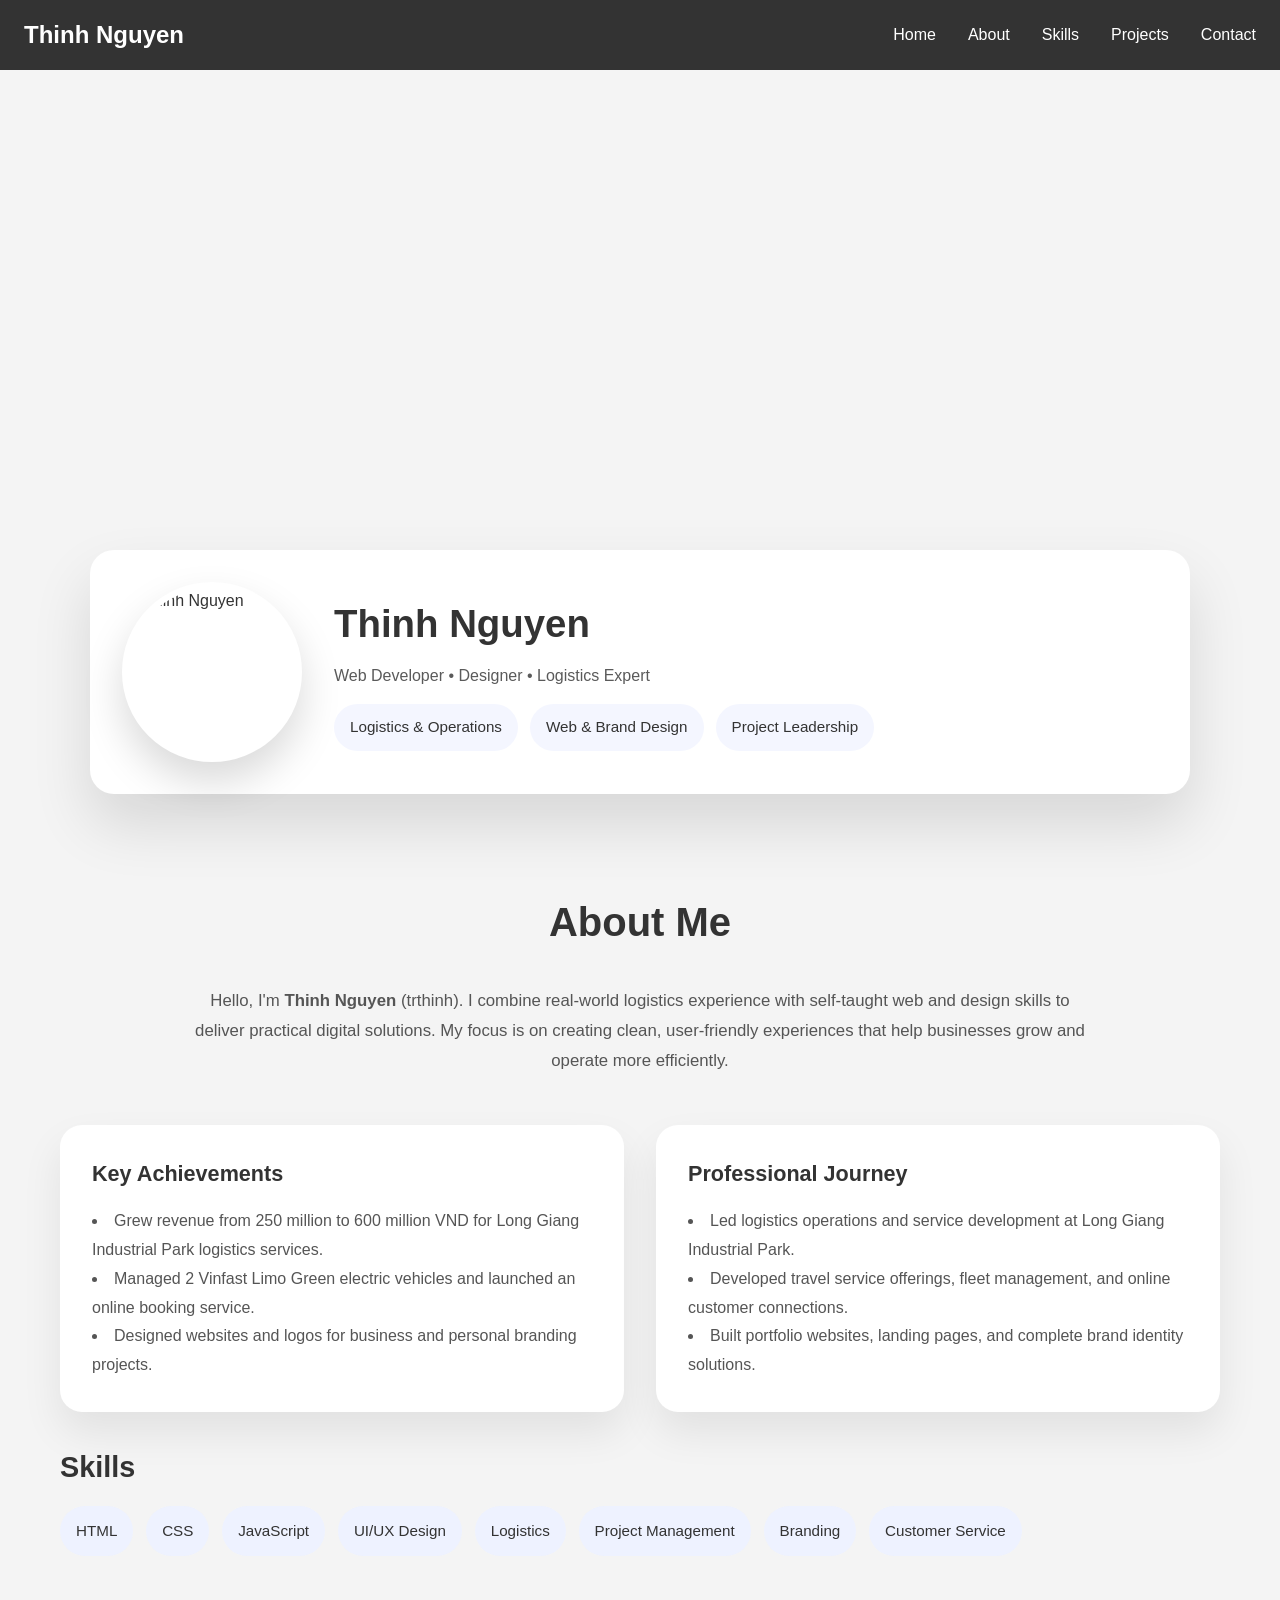
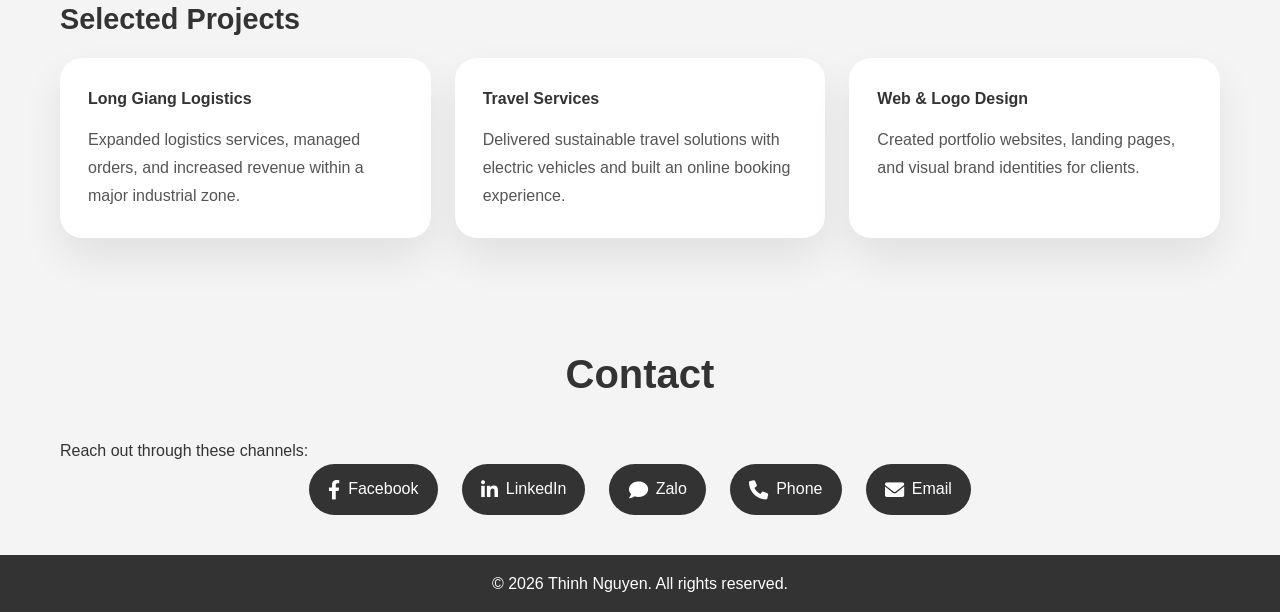
==== about.html @ 31a3c906 "UX UI 1.1, update 0.1.1 hoàn thiệt cơ bản chức năng, chưa tinh chỉnh" ====
<!DOCTYPE html>
<html lang="en">
<head>
    <meta charset="UTF-8">
    <meta name="viewport" content="width=device-width, initial-scale=1.0">
    <title>About Me - Thinh Nguyen</title>
    <link rel="stylesheet" href="https://cdnjs.cloudflare.com/ajax/libs/font-awesome/6.0.0/css/all.min.css">
    <link rel="stylesheet" href="styles.css">
</head>
<body>
    <header>
        <nav>
            <a href="index.html" class="logo">Thinh Nguyen</a>
            <ul>
                <li><a href="index.html">Home</a></li>
                <li><a href="about.html">About</a></li>
                <li><a href="index.html#skills">Skills</a></li>
                <li><a href="index.html#projects">Projects</a></li>
                <li><a href="index.html#contact">Contact</a></li>
            </ul>
        </nav>
    </header>

    <section class="profile-banner">
        <div class="cover-photo" style="background-image: url('https://github.com/trthinh9/Thinh-Nguyen-s-Fortfolio/blob/main/Imagine/Cover1.jpg?raw=true');"></div>
        <div class="profile-card container">
            <div class="avatar">
                <img src="https://github.com/trthinh9/Thinh-Nguyen-s-Fortfolio/blob/main/Imagine/Avatar1.jpg?raw=true" alt="Thinh Nguyen">
            </div>
            <div class="profile-info">
                <h1>Thinh Nguyen</h1>
                <p>Web Developer • Designer • Logistics Expert</p>
                <div class="profile-meta">
                    <span>Logistics & Operations</span>
                    <span>Web & Brand Design</span>
                    <span>Project Leadership</span>
                </div>
            </div>
        </div>
    </section>

    <section class="about-content container">
        <div class="about-summary">
            <h2>About Me</h2>
            <p>Hello, I'm <strong>Thinh Nguyen</strong> (trthinh). I combine real-world logistics experience with self-taught web and design skills to deliver practical digital solutions. My focus is on creating clean, user-friendly experiences that help businesses grow and operate more efficiently.</p>
        </div>

        <div class="about-grid">
            <div class="about-card">
                <h3>Key Achievements</h3>
                <ul>
                    <li>Grew revenue from 250 million to 600 million VND for Long Giang Industrial Park logistics services.</li>
                    <li>Managed 2 Vinfast Limo Green electric vehicles and launched an online booking service.</li>
                    <li>Designed websites and logos for business and personal branding projects.</li>
                </ul>
            </div>
            <div class="about-card">
                <h3>Professional Journey</h3>
                <ul>
                    <li>Led logistics operations and service development at Long Giang Industrial Park.</li>
                    <li>Developed travel service offerings, fleet management, and online customer connections.</li>
                    <li>Built portfolio websites, landing pages, and complete brand identity solutions.</li>
                </ul>
            </div>
        </div>

        <div class="info-section">
            <h3>Skills</h3>
            <div class="skills-badges">
                <span class="skill-badge">HTML</span>
                <span class="skill-badge">CSS</span>
                <span class="skill-badge">JavaScript</span>
                <span class="skill-badge">UI/UX Design</span>
                <span class="skill-badge">Logistics</span>
                <span class="skill-badge">Project Management</span>
                <span class="skill-badge">Branding</span>
                <span class="skill-badge">Customer Service</span>
            </div>
        </div>

        <div class="info-section">
            <h3>Selected Projects</h3>
            <div class="projects-summary">
                <div class="project-summary">
                    <h4>Long Giang Logistics</h4>
                    <p>Expanded logistics services, managed orders, and increased revenue within a major industrial zone.</p>
                </div>
                <div class="project-summary">
                    <h4>Travel Services</h4>
                    <p>Delivered sustainable travel solutions with electric vehicles and built an online booking experience.</p>
                </div>
                <div class="project-summary">
                    <h4>Web & Logo Design</h4>
                    <p>Created portfolio websites, landing pages, and visual brand identities for clients.</p>
                </div>
            </div>
        </div>
    </section>

    <section id="contact" class="container">
        <div class="info-section">
            <h2>Contact</h2>
            <p>Reach out through these channels:</p>
            <div class="social-links">
                <a href="https://www.facebook.com/thinh.nguyen.6182/" target="_blank" class="social-link">
                    <i class="fab fa-facebook-f"></i> Facebook
                </a>
                <a href="https://www.linkedin.com/in/trthinh" target="_blank" class="social-link">
                    <i class="fab fa-linkedin-in"></i> LinkedIn
                </a>
                <a href="https://zalo.me/0378677765" target="_blank" class="social-link">
                    <i class="fas fa-comment"></i> Zalo
                </a>
                <a href="tel:+84378677765" class="social-link">
                    <i class="fas fa-phone"></i> Phone
                </a>
                <a href="mailto:trthinh9@gmail.com" class="social-link">
                    <i class="fas fa-envelope"></i> Email
                </a>
            </div>
        </div>
    </section>

    <footer>
        <p>&copy; 2026 Thinh Nguyen. All rights reserved.</p>
    </footer>

    <script src="script.js"></script>
</body>
</html>
---- styles.css ----
/* Reset and base styles */
* {
    margin: 0;
    padding: 0;
    box-sizing: border-box;
}

body {
    font-family: 'Arial', sans-serif;
    line-height: 1.6;
    color: #333;
    background-color: #f4f4f4;
}

.container {
    max-width: 1200px;
    margin: 0 auto;
    padding: 0 20px;
}

/* Header and Navigation */
header {
    background-color: #333;
    color: #fff;
    padding: 1rem 0;
    position: fixed;
    width: 100%;
    top: 0;
    z-index: 100;
}

nav {
    display: flex;
    justify-content: space-between;
    align-items: center;
}

.logo {
    font-size: 1.5rem;
    padding-left: 1.5rem;
    font-weight: bold;
    text-decoration: none;
    color: inherit;
}

nav ul {
    display: flex;
    padding-right: 1.5rem;
    list-style: none;
}

nav ul li {
    margin-left: 2rem;
}

nav ul li a {
    color: #fff;
    text-decoration: none;
    transition: color 0.3s;
}

nav ul li a:hover {
    color: #f39c12;
}

/* Hero Section */
#hero {
    background: linear-gradient(135deg, #667eea 0%, #764ba2 100%);
    color: #fff;
    padding: 150px 0 100px;
    text-align: center;
}

.hero-content h1 {
    font-size: 3rem;
    margin-bottom: 1rem;
}

.hero-content p {
    font-size: 1.2rem;
    margin-bottom: 2rem;
}

.btn {
    display: inline-block;
    background-color: #f39c12;
    color: #fff;
    padding: 0.8rem 2rem;
    text-decoration: none;
    border-radius: 5px;
    transition: background-color 0.3s;
}

.btn:hover {
    background-color: #e67e22;
}

/* Sections */
section {
    padding: 80px 0;
}

section h2 {
    text-align: center;
    font-size: 2.5rem;
    margin-bottom: 2rem;
    color: #333;
}

/* About Section */
.profile-banner {
    position: relative;
    padding: 0;
    margin-bottom: 4rem;
}

.cover-photo {
    height: 650px;
    background: linear-gradient(135deg, #667eea 0%, #764ba2 100%);
    background-size: cover;
    background-position: center;
    background-repeat: no-repeat;
    border-bottom-left-radius: 30px;
    border-bottom-right-radius: 30px;
    position: relative;
    overflow: hidden;
}

.profile-card {
    position: relative;
    margin: -100px auto 0;
    width: calc(100% - 40px);
    max-width: 1100px;
    background-color: #fff;
    border-radius: 24px;
    padding: 2rem;
    box-shadow: 0 30px 60px rgba(0,0,0,0.12);
    display: flex;
    align-items: center;
    gap: 2rem;
    z-index: 2;
}

.avatar {
    width: 180px;
    height: 180px;
    border-radius: 50%;
    overflow: hidden;
    border: 6px solid #fff;
    box-shadow: 0 20px 40px rgba(0,0,0,0.15);
    flex-shrink: 0;
    background-color: #fff;
}

.avatar img {
    width: 100%;
    height: 100%;
    object-fit: cover;
}

.profile-info h1 {
    margin-bottom: 0.5rem;
    font-size: 2.4rem;
}

.profile-info p {
    margin-bottom: 1rem;
    color: #5a5a5a;
    font-size: 1rem;
}

.profile-meta {
    display: flex;
    flex-wrap: wrap;
    gap: 0.75rem;
}

.profile-meta span {
    background-color: #f4f6ff;
    color: #333;
    padding: 0.7rem 1rem;
    border-radius: 999px;
    font-size: 0.95rem;
}

.about-content {
    margin-top: 6rem;
    padding-bottom: 4rem;
}

.about-summary {
    text-align: center;
    max-width: 900px;
    margin: 0 auto 3rem;
}

.about-summary p {
    color: #555;
    font-size: 1.05rem;
    line-height: 1.8;
}

.about-grid {
    display: grid;
    grid-template-columns: repeat(2, minmax(0, 1fr));
    gap: 2rem;
    margin-bottom: 2rem;
}

.about-card {
    background-color: #fff;
    border-radius: 22px;
    padding: 2rem;
    box-shadow: 0 20px 40px rgba(0,0,0,0.08);
}

.about-card h3 {
    margin-bottom: 1rem;
    font-size: 1.35rem;
}

.about-card ul {
    list-style: disc inside;
    color: #555;
    line-height: 1.8;
}

.info-section {
    margin-bottom: 2.5rem;
}

.info-section h3 {
    font-size: 1.8rem;
    margin-bottom: 1rem;
    color: #333;
}

.skills-badges {
    display: flex;
    flex-wrap: wrap;
    gap: 0.8rem;
}

.skill-badge {
    background-color: #eef2ff;
    color: #333;
    padding: 0.8rem 1rem;
    border-radius: 999px;
    font-size: 0.95rem;
}

.projects-summary {
    display: grid;
    grid-template-columns: repeat(auto-fit, minmax(240px, 1fr));
    gap: 1.5rem;
}

.project-summary {
    background-color: #fff;
    border-radius: 22px;
    padding: 1.75rem;
    box-shadow: 0 20px 40px rgba(0,0,0,0.08);
    transition: transform 0.3s;
}

.project-summary:hover {
    transform: translateY(-4px);
}

.project-summary h4 {
    margin-bottom: 0.9rem;
}

.project-summary p {
    color: #555;
    line-height: 1.75;
}

/* Skills Section */
.skills-grid {
    display: grid;
    grid-template-columns: repeat(auto-fit, minmax(200px, 1fr));
    gap: 2rem;
    margin-top: 2rem;
}

.skill {
    background-color: #fff;
    padding: 2rem;
    border-radius: 10px;
    text-align: center;
    box-shadow: 0 5px 15px rgba(0, 0, 0, 0.1);
    transition: transform 0.3s;
}

.skill:hover {
    transform: translateY(-5px);
}

/* Projects Section */
.projects-grid {
    display: grid;
    grid-template-columns: repeat(auto-fit, minmax(300px, 1fr));
    gap: 2rem;
    margin-top: 2rem;
}

.project {
    background-color: #fff;
    text-align: justify;
    padding: 2rem;
    border-radius: 10px;
    box-shadow: 0 5px 15px rgba(0, 0, 0, 0.1);
    transition: transform 0.3s;
    text-decoration: none;
    color: inherit;
    display: block;
}

.project:hover {
    transform: translateY(-5px);
    cursor: pointer;
}

.project h3 {
    margin-bottom: 1rem;
    color: #333;
}

/* Contact Section */
.social-links {
    display: flex;
    justify-content: center;
    gap: 1.5rem;
    flex-wrap: wrap;
}

.social-link {
    display: flex;
    align-items: center;
    gap: 0.5rem;
    padding: 0.8rem 1.2rem;
    background-color: #333;
    color: #fff;
    text-decoration: none;
    border-radius: 50px;
    transition: all 0.3s;
    font-weight: 500;
}

.social-link:hover {
    background-color: #555;
    transform: translateY(-2px);
    box-shadow: 0 4px 8px rgba(0,0,0,0.2);
}

.social-link i {
    font-size: 1.2rem;
}

form textarea {
    height: 150px;
    resize: vertical;
}

form button {
    align-self: flex-start;
}

/* Footer */
footer {
    background-color: #333;
    color: #fff;
    text-align: center;
    padding: 1rem 0;
}

/* Responsive Design */
@media (max-width: 768px) {
    nav ul {
        display: none;
    }
    
    .hero-content h1 {
        font-size: 2rem;
    }
    
    section h2 {
        font-size: 2rem;
    }
    
    .skills-grid,
    .projects-grid {
        grid-template-columns: 1fr;
    }
}
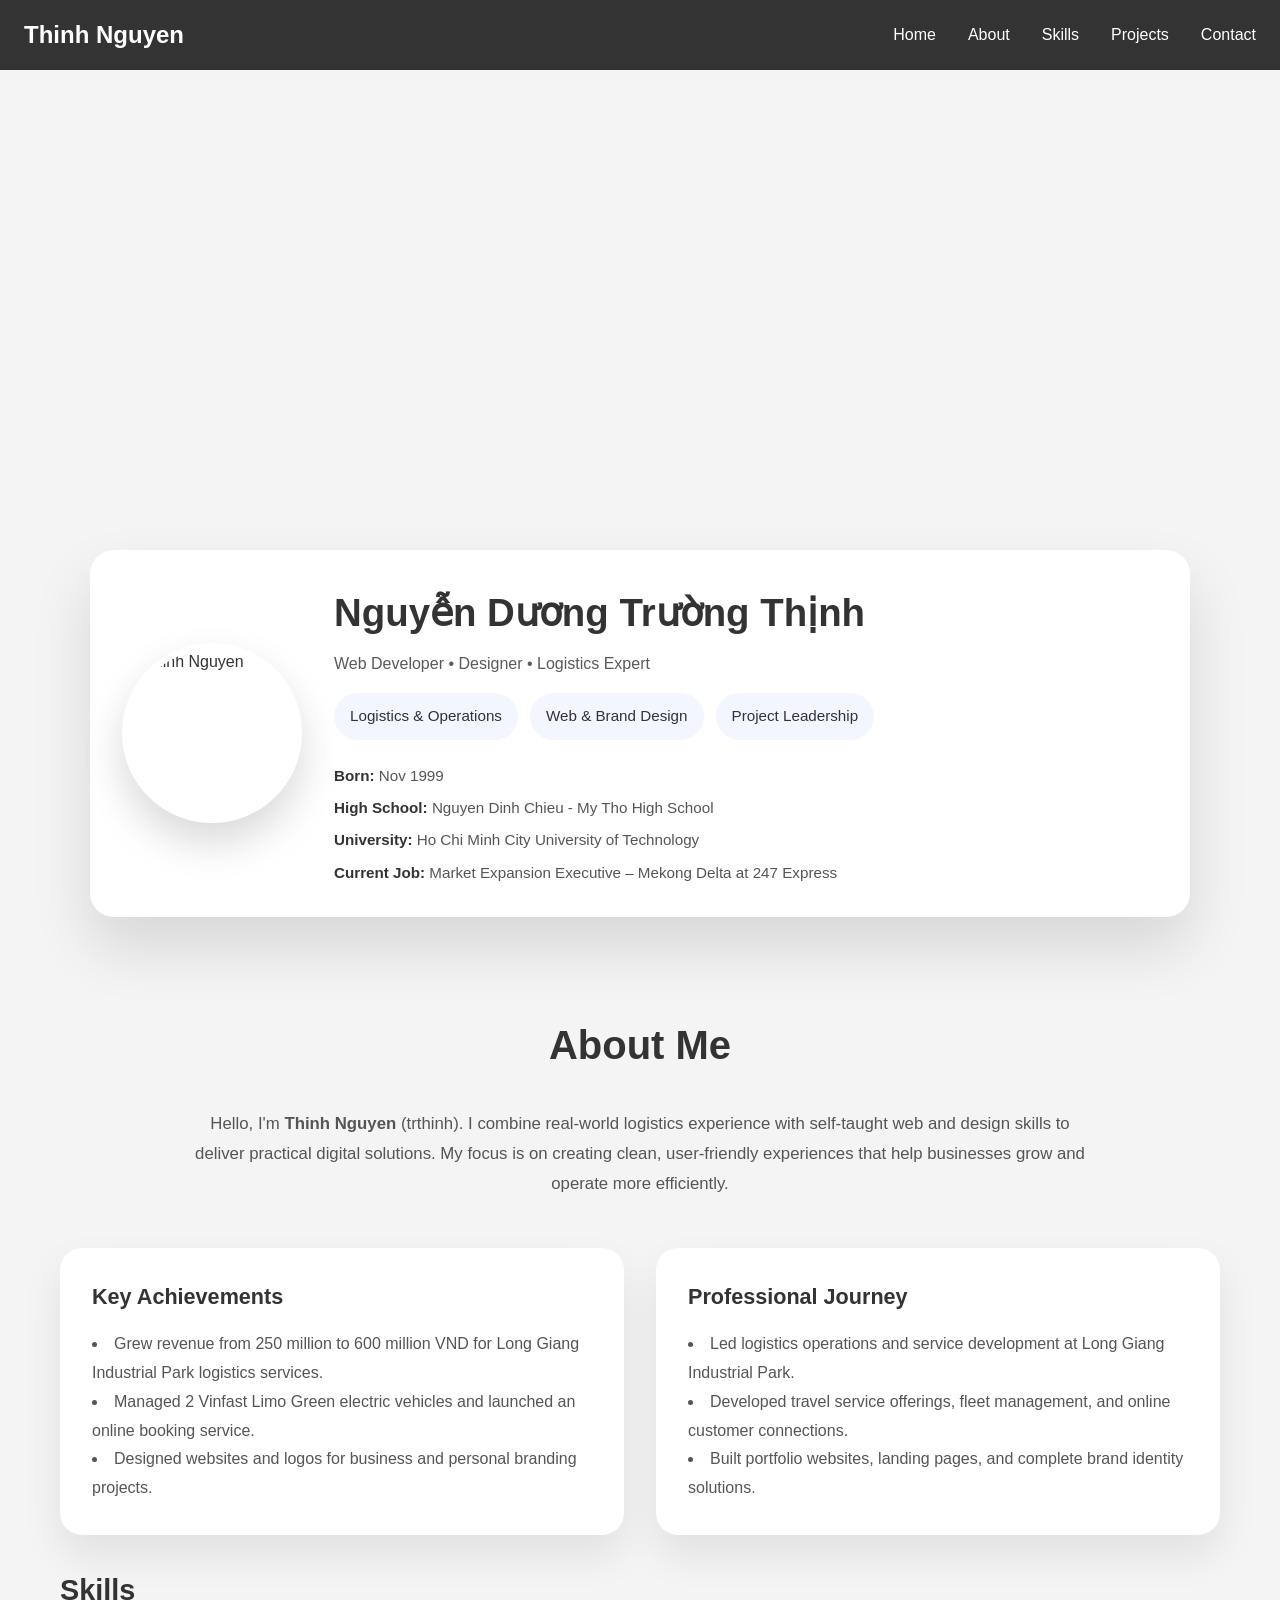
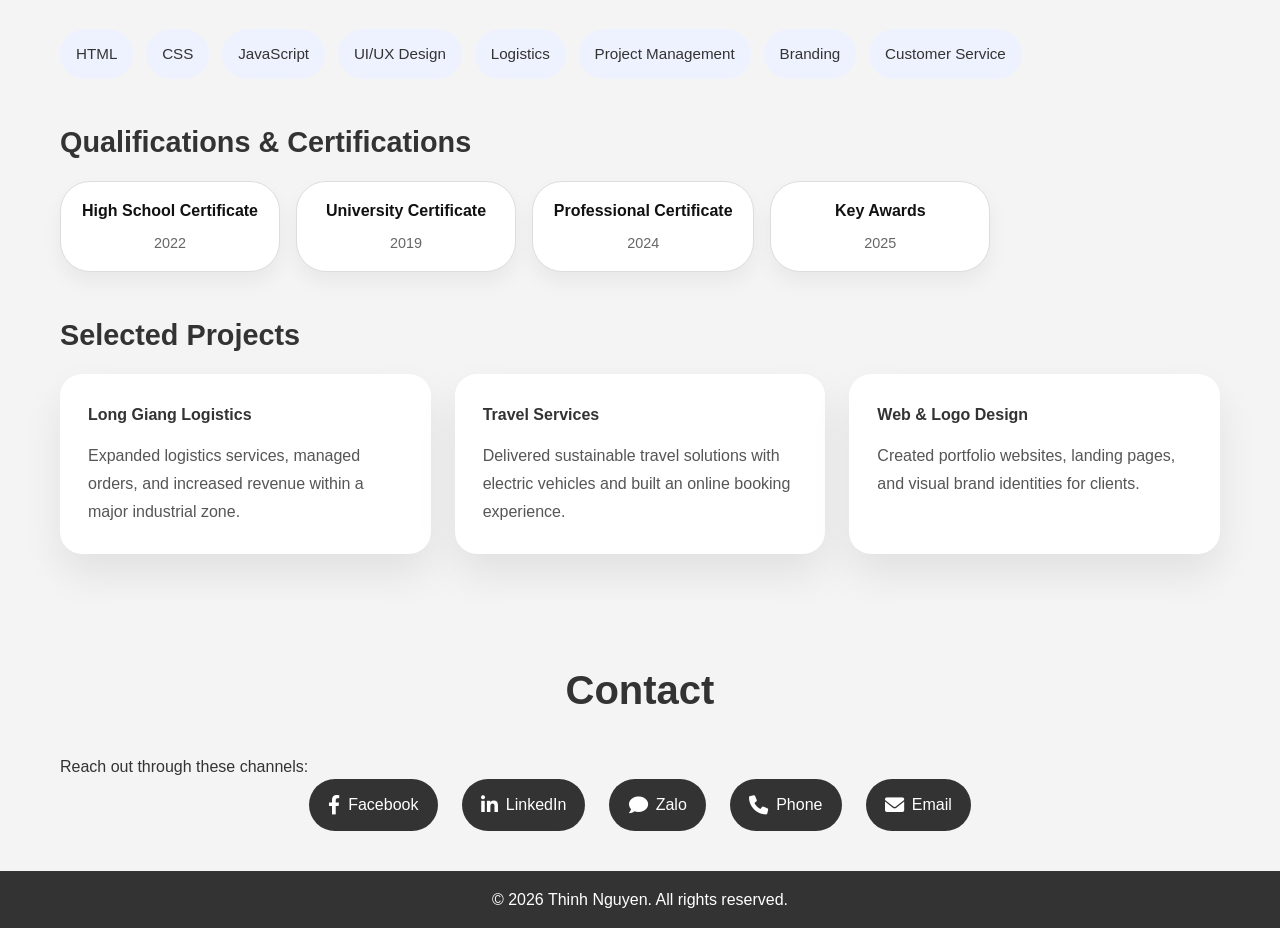
==== commit 91b72280: "UX UI 0.1, update 0.1.2 cập nhật giao diện mobile" ====
--- a/about.html
+++ b/about.html
@@ -9,7 +9,7 @@
 </head>
 <body>
     <header>
-        <nav>
+        <nav class="main-nav">
             <a href="index.html" class="logo">Thinh Nguyen</a>
             <ul>
                 <li><a href="index.html">Home</a></li>
@@ -28,12 +28,18 @@
                 <img src="https://github.com/trthinh9/Thinh-Nguyen-s-Fortfolio/blob/main/Imagine/Avatar1.jpg?raw=true" alt="Thinh Nguyen">
             </div>
             <div class="profile-info">
-                <h1>Thinh Nguyen</h1>
+                <h1>Nguyễn Dương Trường Thịnh</h1>
                 <p>Web Developer • Designer • Logistics Expert</p>
                 <div class="profile-meta">
                     <span>Logistics & Operations</span>
                     <span>Web & Brand Design</span>
                     <span>Project Leadership</span>
+                </div>
+                <div class="profile-details">
+                    <div><strong>Born:</strong> Nov 1999</div>
+                    <div><strong>High School:</strong> Nguyen Dinh Chieu - My Tho High School</div>
+                    <div><strong>University:</strong> Ho Chi Minh City University of Technology</div>
+                    <div><strong>Current Job:</strong> Market Expansion Executive – Mekong Delta at 247 Express</div>
                 </div>
             </div>
         </div>
@@ -79,20 +85,42 @@
         </div>
 
         <div class="info-section">
+            <h3>Qualifications & Certifications</h3>
+            <div class="cert-buttons">
+                <a href="cert-highschool.html" class="cert-button">
+                    <span>High School Certificate</span>
+                    <small>2022</small>
+                </a>
+                <a href="cert-university.html" class="cert-button">
+                    <span>University Certificate</span>
+                    <small>2019</small>
+                </a>
+                <a href="cert-professional.html" class="cert-button">
+                    <span>Professional Certificate</span>
+                    <small>2024</small>
+                </a>
+                <a href="cert-awards.html" class="cert-button">
+                    <span>Key Awards</span>
+                    <small>2025</small>
+                </a>
+            </div>
+        </div>
+
+        <div class="info-section">
             <h3>Selected Projects</h3>
             <div class="projects-summary">
-                <div class="project-summary">
+                <a href="project1.html" class="project-summary">
                     <h4>Long Giang Logistics</h4>
                     <p>Expanded logistics services, managed orders, and increased revenue within a major industrial zone.</p>
-                </div>
-                <div class="project-summary">
+                </a>
+                <a href="project2.html" class="project-summary">
                     <h4>Travel Services</h4>
                     <p>Delivered sustainable travel solutions with electric vehicles and built an online booking experience.</p>
-                </div>
-                <div class="project-summary">
+                </a>
+                <a href="project3.html" class="project-summary">
                     <h4>Web & Logo Design</h4>
                     <p>Created portfolio websites, landing pages, and visual brand identities for clients.</p>
-                </div>
+                </a>
             </div>
         </div>
     </section>
--- a/styles.css
+++ b/styles.css
@@ -183,6 +183,22 @@
     font-size: 0.95rem;
 }
 
+.profile-details {
+    margin-top: 1.5rem;
+    display: grid;
+    gap: 0.5rem;
+    color: #555;
+    font-size: 0.95rem;
+}
+
+.profile-details div {
+    line-height: 1.6;
+}
+
+.profile-details strong {
+    color: #333;
+}
+
 .about-content {
     margin-top: 6rem;
     padding-bottom: 4rem;
@@ -200,6 +216,69 @@
     line-height: 1.8;
 }
 
+.detail-section {
+    padding: 4rem 0;
+}
+
+.detail-section h2 {
+    font-size: 2.4rem;
+    margin-bottom: 1rem;
+    color: #333;
+}
+
+.detail-card {
+    background-color: #fff;
+    border-radius: 22px;
+    padding: 2rem;
+    box-shadow: 0 20px 40px rgba(0,0,0,0.08);
+    margin-bottom: 1.5rem;
+}
+
+.certificate-detail {
+    display: grid;
+    grid-template-columns: 1.1fr 1fr;
+    gap: 2rem;
+    align-items: start;
+    margin-bottom: 2rem;
+}
+
+.certificate-image {
+    border-radius: 24px;
+    overflow: hidden;
+    box-shadow: 0 20px 40px rgba(0,0,0,0.08);
+}
+
+.certificate-image img {
+    width: 100%;
+    display: block;
+}
+
+.certificate-info {
+    display: grid;
+    gap: 1rem;
+}
+
+.detail-box {
+    background-color: #fff;
+    border-radius: 22px;
+    padding: 1.75rem;
+    box-shadow: 0 20px 40px rgba(0,0,0,0.08);
+}
+
+.detail-box h3 {
+    margin-bottom: 0.85rem;
+}
+
+.detail-box p,
+.detail-box ul {
+    color: #555;
+    line-height: 1.8;
+}
+
+.detail-box ul {
+    list-style: disc inside;
+}
+
 .about-grid {
     display: grid;
     grid-template-columns: repeat(2, minmax(0, 1fr));
@@ -225,6 +304,68 @@
     line-height: 1.8;
 }
 
+.qualifications-list {
+    display: grid;
+    gap: 1rem;
+    margin-top: 1rem;
+}
+
+.qualification-item {
+    background-color: #fff;
+    border-radius: 18px;
+    padding: 1.5rem;
+    box-shadow: 0 20px 40px rgba(0, 0, 0, 0.06);
+}
+
+.qualification-item h4 {
+    margin-bottom: 0.65rem;
+}
+
+.qualification-item p {
+    color: #555;
+    line-height: 1.7;
+}
+
+.cert-buttons {
+    display: flex;
+    flex-wrap: wrap;
+    gap: 1rem;
+    margin-top: 1rem;
+}
+
+.cert-button {
+    display: inline-flex;
+    flex-direction: column;
+    align-items: center;
+    justify-content: center;
+    min-width: 220px;
+    padding: 1rem 1.3rem;
+    background-color: #fff;
+    color: #111;
+    text-decoration: none;
+    border: 1px solid #ddd;
+    border-radius: 30px;
+    box-shadow: 0 10px 20px rgba(0,0,0,0.05);
+    transition: transform 0.2s ease, box-shadow 0.2s ease, border-color 0.2s ease;
+    text-align: center;
+}
+
+.cert-button span {
+    font-weight: 700;
+    margin-bottom: 0.5rem;
+}
+
+.cert-button small {
+    color: #666;
+    font-size: 0.9rem;
+}
+
+.cert-button:hover {
+    transform: translateY(-2px);
+    border-color: #999;
+    box-shadow: 0 14px 24px rgba(0,0,0,0.08);
+}
+
 .info-section {
     margin-bottom: 2.5rem;
 }
@@ -261,6 +402,12 @@
     padding: 1.75rem;
     box-shadow: 0 20px 40px rgba(0,0,0,0.08);
     transition: transform 0.3s;
+}
+
+.projects-summary a.project-summary {
+    display: block;
+    text-decoration: none;
+    color: inherit;
 }
 
 .project-summary:hover {
@@ -377,20 +524,70 @@
 
 /* Responsive Design */
 @media (max-width: 768px) {
-    nav ul {
+    header {
+        position: static;
+    }
+
+    body {
+        padding-bottom: 80px;
+    }
+
+    .logo {
         display: none;
     }
-    
+
+    nav.main-nav {
+        position: fixed;
+        left: 0;
+        right: 0;
+        bottom: 0;
+        z-index: 100;
+        background-color: #333;
+        justify-content: center;
+        padding: 0;
+        box-shadow: 0 -10px 20px rgba(0, 0, 0, 0.15);
+    }
+
+    nav.main-nav ul {
+        display: flex;
+        justify-content: space-around;
+        align-items: center;
+        width: 100%;
+        padding: 0.6rem 0;
+        margin: 0;
+        background: transparent;
+        position: static;
+        flex-direction: row;
+    }
+
+    nav.main-nav ul li {
+        margin: 0;
+        flex: 1;
+        text-align: center;
+    }
+
+    nav.main-nav ul li a {
+        display: inline-block;
+        width: 100%;
+        padding: 0.75rem 0.5rem;
+        color: #fff;
+        font-size: 0.95rem;
+    }
+
+    nav.main-nav ul li a:hover {
+        background-color: #444;
+    }
+
     .hero-content h1 {
         font-size: 2rem;
     }
-    
+
     section h2 {
         font-size: 2rem;
     }
-    
+
     .skills-grid,
     .projects-grid {
         grid-template-columns: 1fr;
     }
-}+}
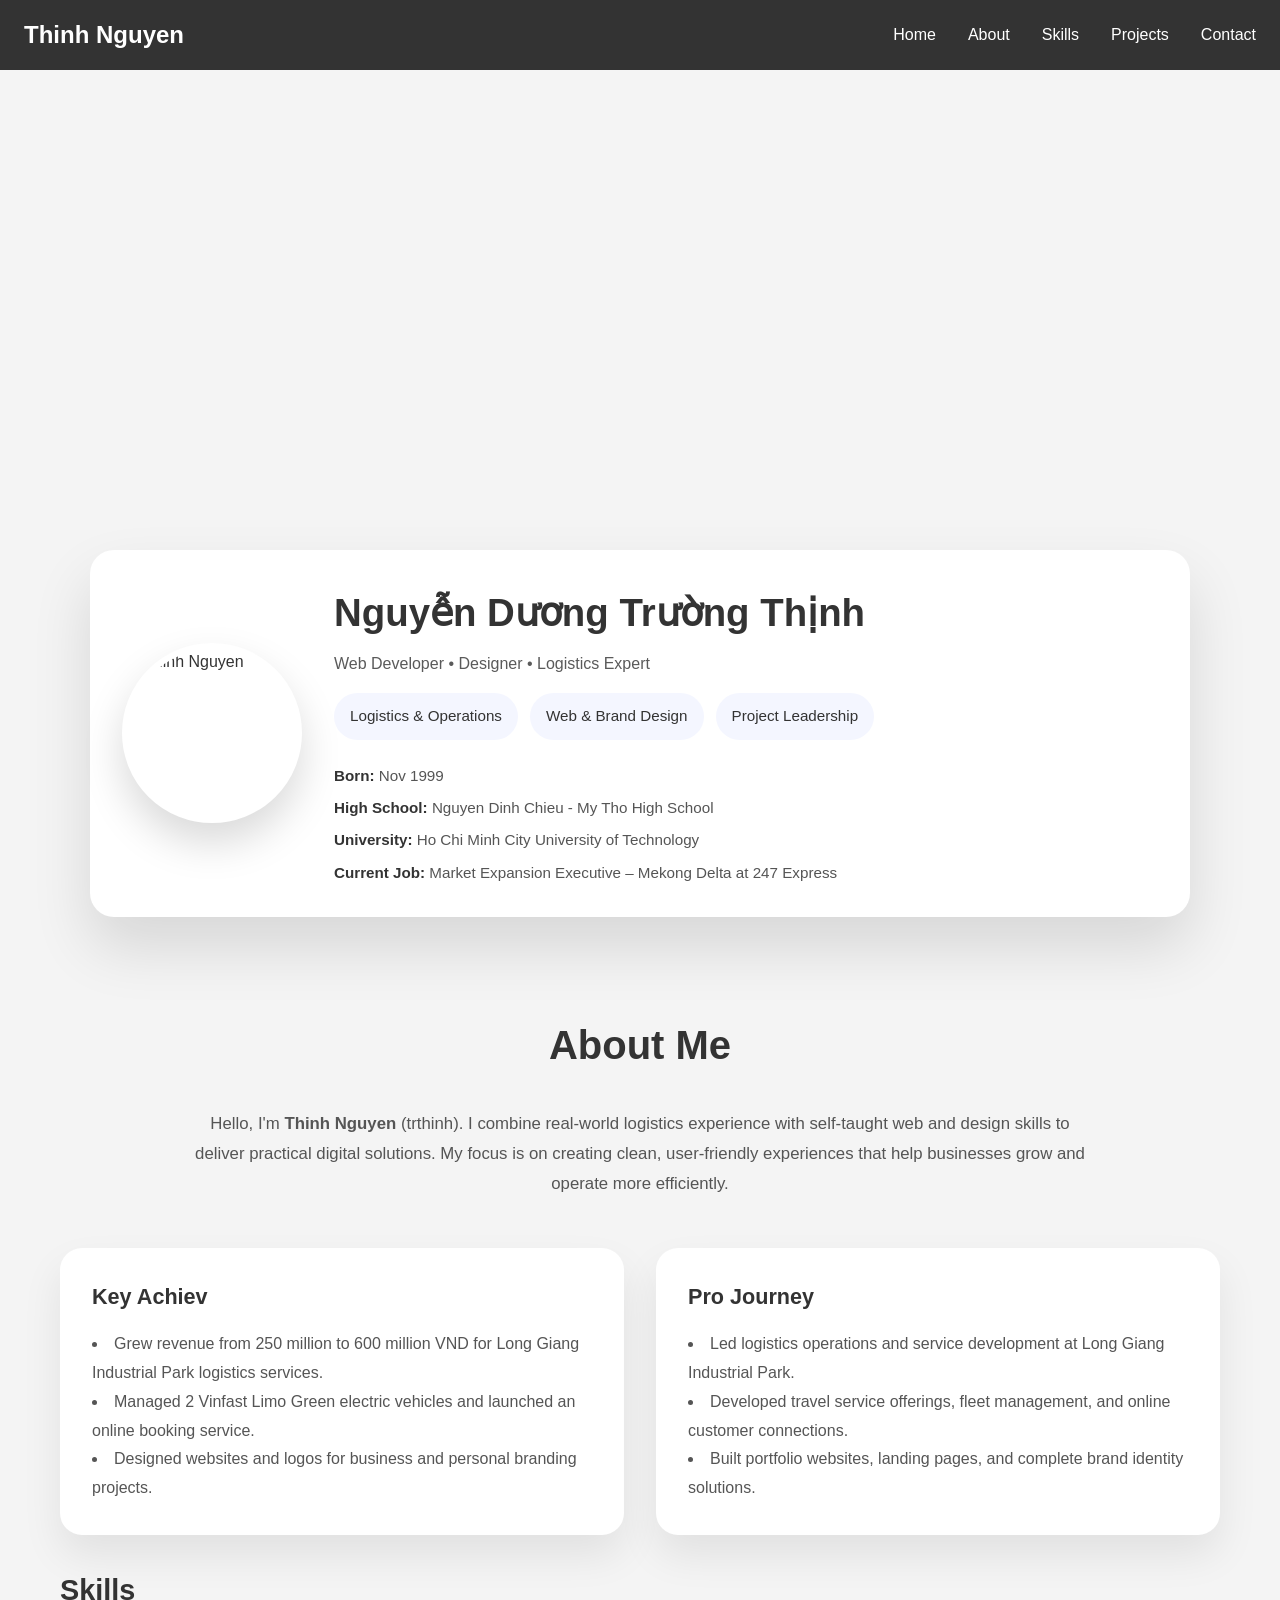
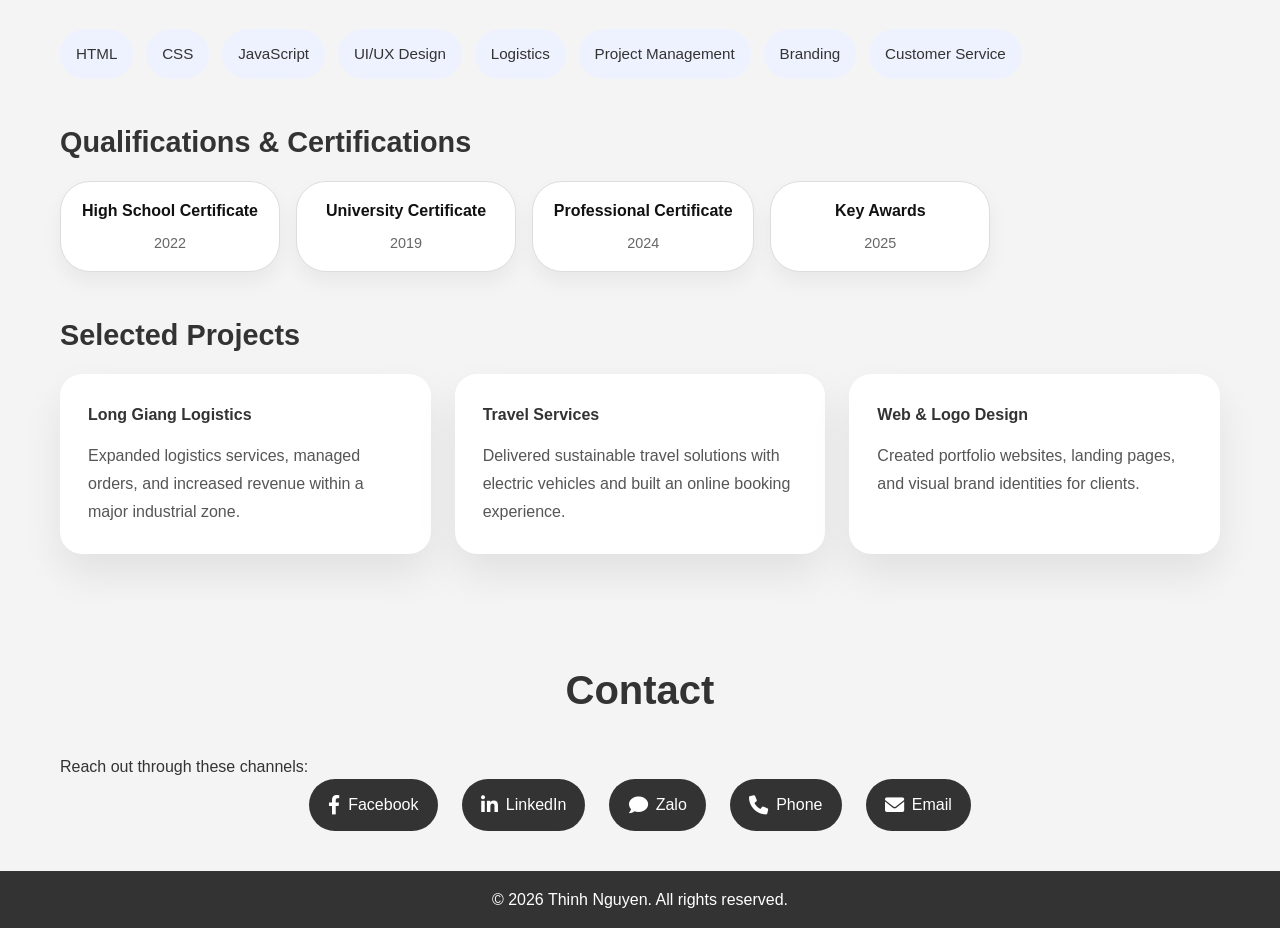
==== commit caac7e7c: "UX UI 0.1, update 0.1.4 update giao diện mobile about page" ====
--- a/about.html
+++ b/about.html
@@ -53,7 +53,7 @@
 
         <div class="about-grid">
             <div class="about-card">
-                <h3>Key Achievements</h3>
+                <h3>Key Achiev</h3>
                 <ul>
                     <li>Grew revenue from 250 million to 600 million VND for Long Giang Industrial Park logistics services.</li>
                     <li>Managed 2 Vinfast Limo Green electric vehicles and launched an online booking service.</li>
@@ -61,7 +61,7 @@
                 </ul>
             </div>
             <div class="about-card">
-                <h3>Professional Journey</h3>
+                <h3>Pro Journey</h3>
                 <ul>
                     <li>Led logistics operations and service development at Long Giang Industrial Park.</li>
                     <li>Developed travel service offerings, fleet management, and online customer connections.</li>
--- a/styles.css
+++ b/styles.css
@@ -536,6 +536,52 @@
         display: none;
     }
 
+    .cover-photo {
+        display: none;
+    }
+
+    .profile-card {
+        margin: 1rem auto 2rem;
+        flex-direction: column;
+        text-align: center;
+        padding: 1.5rem;
+        gap: 1.2rem;
+    }
+
+    .avatar {
+        margin: 0 auto;
+        width: 140px;
+        height: 140px;
+    }
+
+    .profile-info h1 {
+        font-size: 2rem;
+    }
+
+    .profile-info p {
+        font-size: 0.95rem;
+    }
+
+    .profile-meta {
+        display: flex;
+        flex-wrap: wrap;
+        justify-content: center;
+        gap: 0.8rem;
+        margin-bottom: 1rem;
+    }
+
+    .profile-meta span,
+    .profile-details div {
+        font-size: 0.95rem;
+    }
+
+    .profile-details {
+        text-align: left;
+        width: 100%;
+        max-width: 520px;
+        margin: 0 auto;
+    }
+
     nav.main-nav {
         position: fixed;
         left: 0;
@@ -586,6 +632,7 @@
         font-size: 2rem;
     }
 
+    .about-grid,
     .skills-grid,
     .projects-grid {
         grid-template-columns: 1fr;
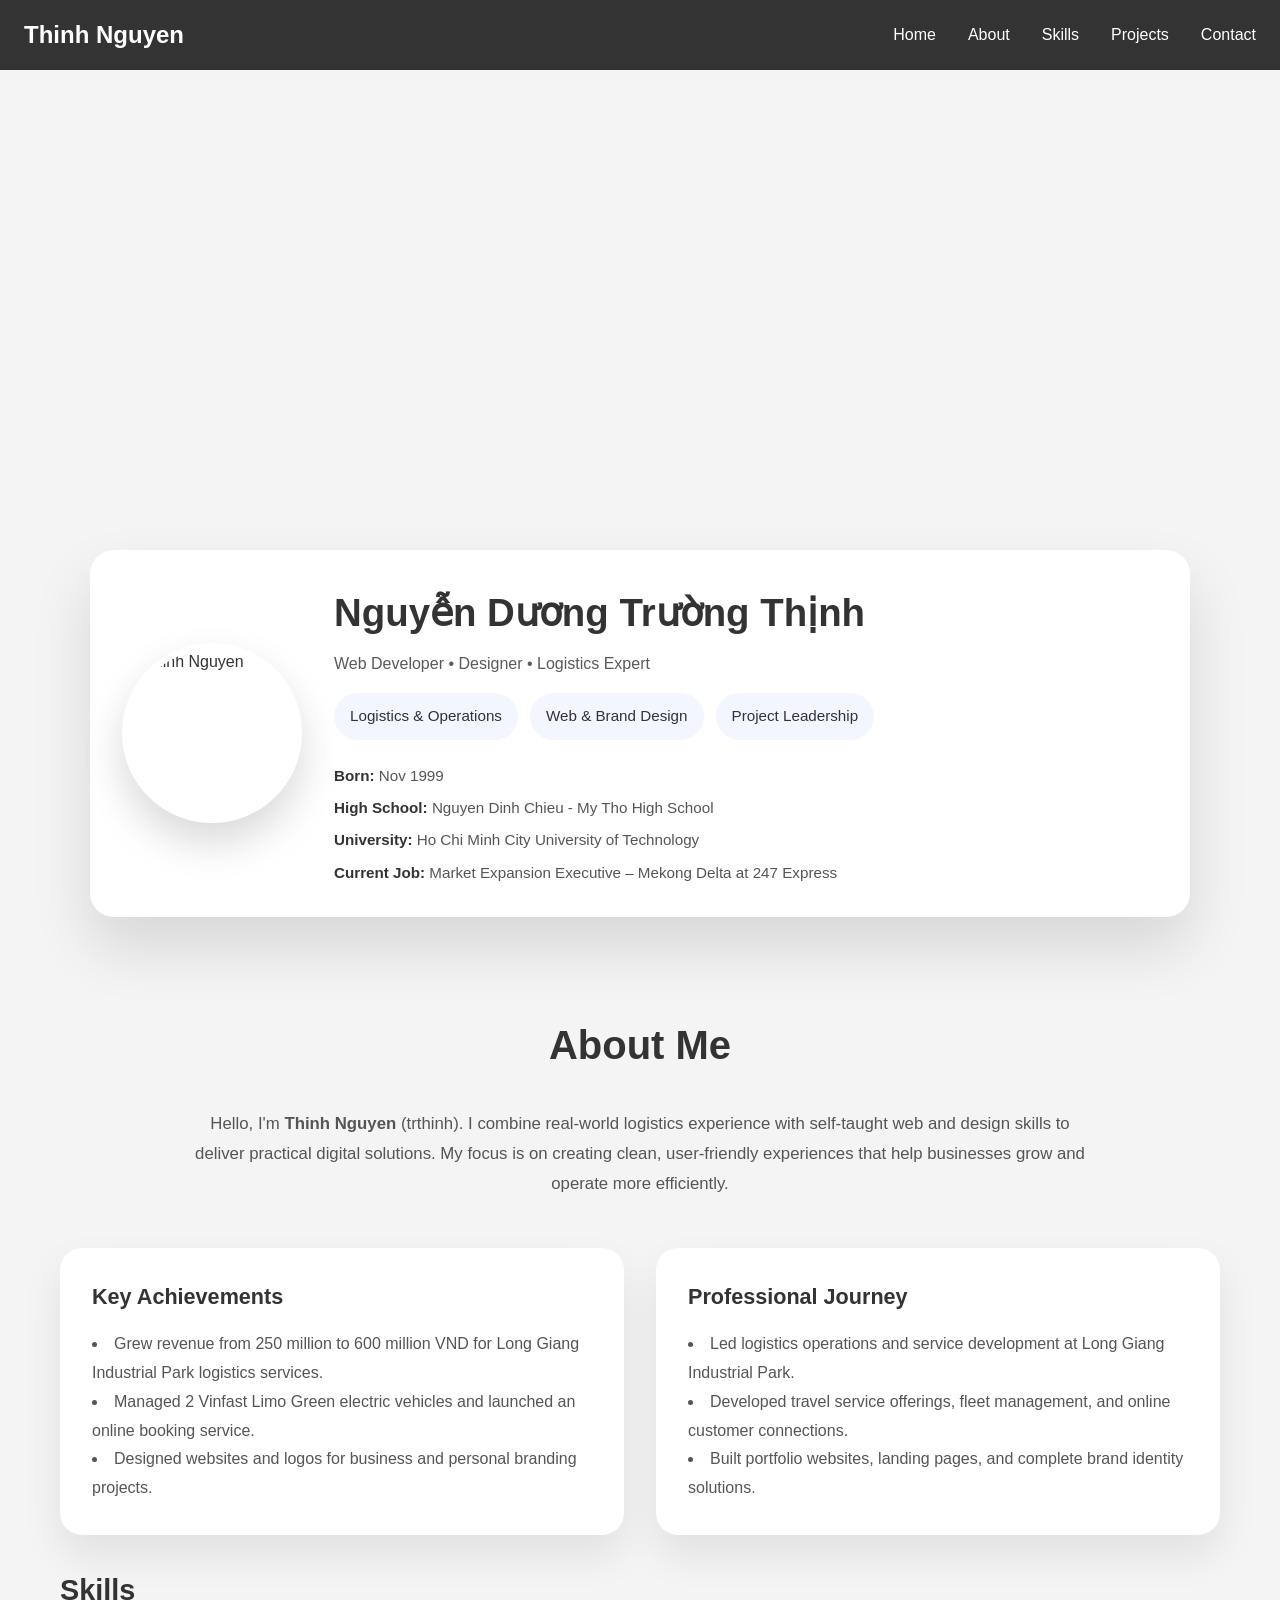
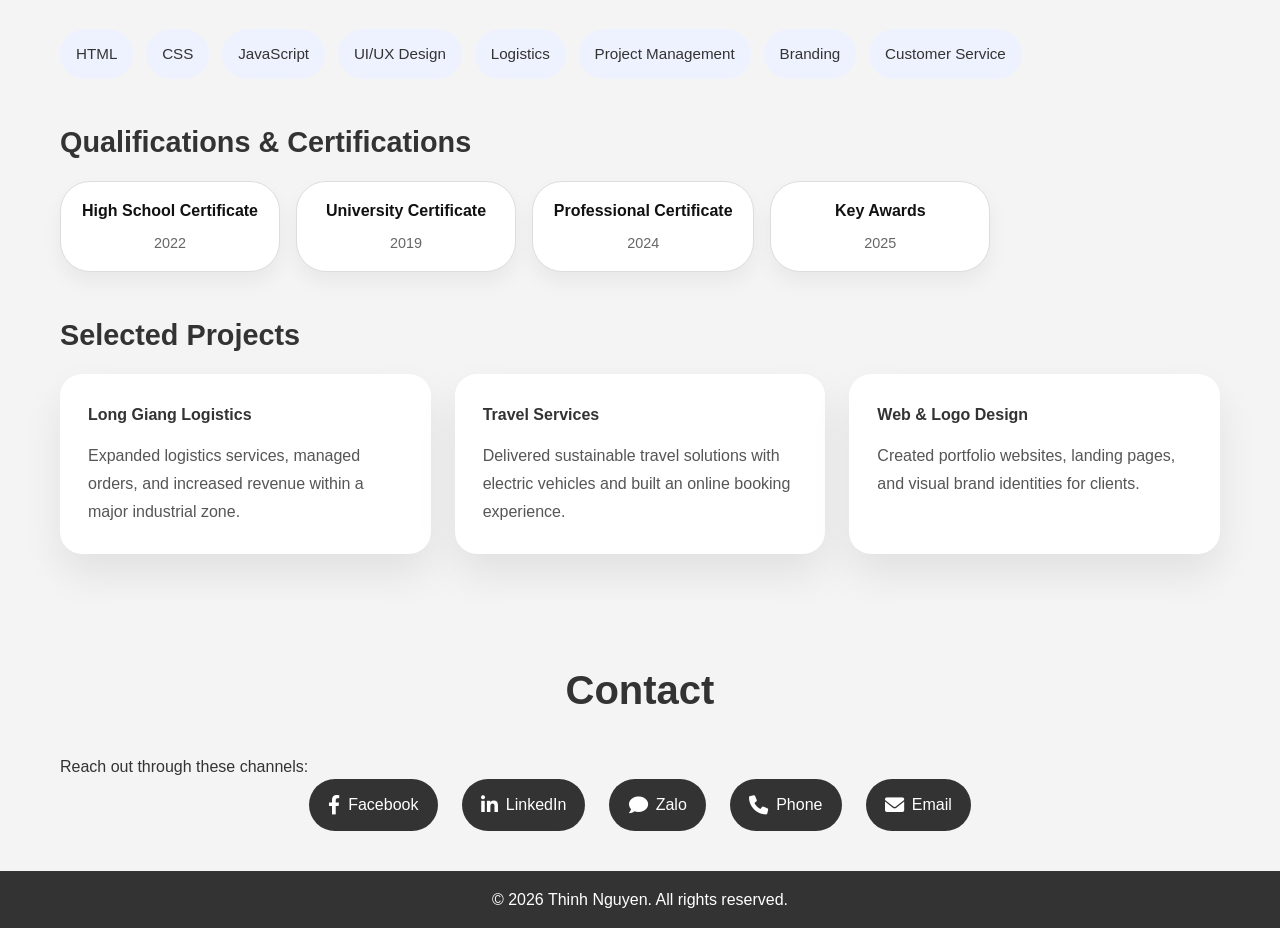
==== commit 57c4e55b: "update 0.1.4.1" ====
--- a/about.html
+++ b/about.html
@@ -53,7 +53,7 @@
 
         <div class="about-grid">
             <div class="about-card">
-                <h3>Key Achiev</h3>
+                <h3>Key Achievements</h3>
                 <ul>
                     <li>Grew revenue from 250 million to 600 million VND for Long Giang Industrial Park logistics services.</li>
                     <li>Managed 2 Vinfast Limo Green electric vehicles and launched an online booking service.</li>
@@ -61,7 +61,7 @@
                 </ul>
             </div>
             <div class="about-card">
-                <h3>Pro Journey</h3>
+                <h3>Professional Journey</h3>
                 <ul>
                     <li>Led logistics operations and service development at Long Giang Industrial Park.</li>
                     <li>Developed travel service offerings, fleet management, and online customer connections.</li>
